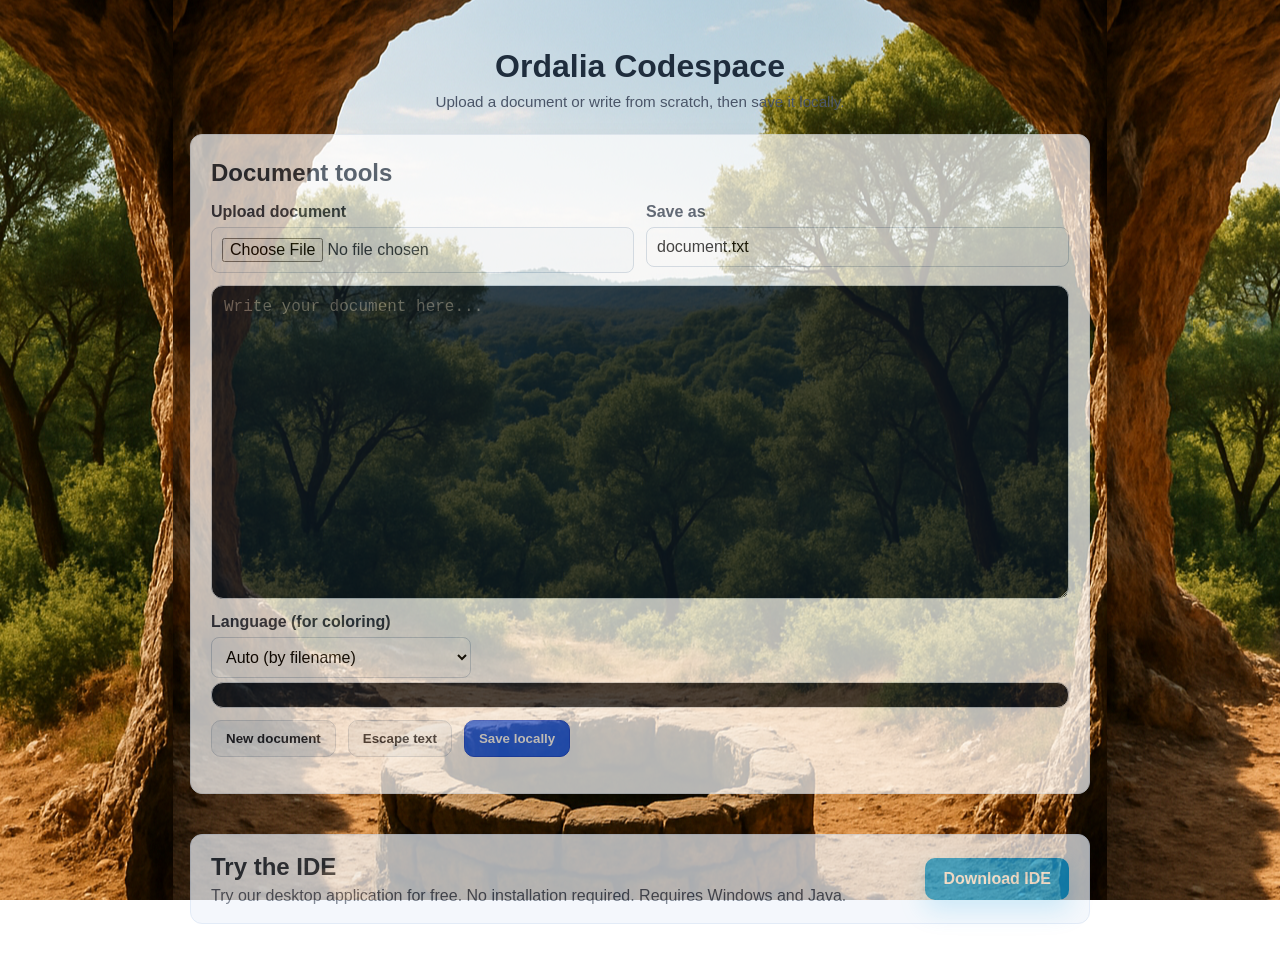
==== index.html @ c1178835 "update" ====
<!DOCTYPE html>
<html lang="en">
<head>
  <meta charset="UTF-8">
  <meta name="viewport" content="width=device-width, initial-scale=1.0">
  <title>Codespace Starter</title>
  <link rel="stylesheet" href="styles.css">
</head>
<body>
  <main class="page">
    <header class="hero">
      <h1>Ordalia Codespace</h1>
    </header>


    <section class="doc-tools">
      <h2>Document tools</h2>

      <div class="controls">
        <label class="control">
          <span>Upload document</span>
          <input type="file" id="fileInput" accept=".txt,.md,.markdown,.json,.html,.css,.js,.csv,.log,.xml,.rtf">
        </label>
        <label class="control" for="fileName">
          <span>Save as</span>
          <input type="text" id="fileName" value="document.txt" placeholder="document.txt">
        </label>
      </div>

      <textarea id="editor" rows="16" placeholder="Write your document here..."></textarea>

      <div class="meta">
        <label class="control small" for="lang">
          <span>Language (for coloring)</span>
          <select id="lang">
            <option value="auto" selected>Auto (by filename)</option>
            <option value="js">JavaScript/TypeScript</option>
            <option value="py">Python</option>
            <option value="java">Java</option>
            <option value="json">JSON</option>
            <option value="html">HTML</option>
            <option value="css">CSS</option>
            <option value="txt">Plain text</option>
          </select>
        </label>
      </div>

      <div class="code-preview" aria-label="Syntax highlighted preview">
        <pre><code id="codePreview">When you start writing or load a document, it will be displayed here with indentation, coloring, and syntax highlighting.</code></pre>
      </div>

      <div class="actions">
        <button id="newDoc" type="button">New document</button>
        <button id="escapeDoc" type="button">Escape text</button>
        <button id="saveDoc" type="button" class="primary">Save locally</button>
      </div>

      <p class="status" id="status" aria-live="polite"></p>
    </section>

    <section class="ide-cta">
      <div class="ide-copy">
        <h2>Try the IDE</h2>
        <p>Try our desktop application for free. No installation required. Requires Windows and Java.</p>
      </div>
      <a id="downloadIde" class="ide-button" href="#" download>Download IDE</a>
    </section>
  </main>

  <script src="js/main.js"></script>
</body>
</html>
---- styles.css ----
* {
  box-sizing: border-box;
}

body {
  margin: 0;
  font-family: "Segoe UI", Tahoma, Geneva, Verdana, sans-serif;
  background: url("pc/back.png") repeat center center fixed;
  color: #1f2d3d;
}

.page {
  min-height: 100vh;
  display: flex;
  flex-direction: column;
  align-items: center;
  gap: 24px;
  padding: 48px 24px;
}

.hero {
  text-align: center;
}

.hero h1 {
  margin: 0 0 8px;
  font-size: 2rem;
}

.hero p {
  margin: 0;
  color: #4a5568;
}

.note {
  margin-top: 8px;
  color: #718096;
  font-size: 0.95rem;
}



.hero-image {
  display: block;
  width: 100%;
  height: auto;
  border-radius: 8px;
  border: 1px solid #dfe6ee;
}

.doc-tools {
  width: min(90vw, 900px);
  background: #fff;
  border: 1px solid #e1e7ef;
  opacity: 0.7;
  border-radius: 12px;
  padding: 20px;
  box-shadow: 0 10px 30px rgba(0, 0, 0, 0.05);
}

.doc-tools h2 {
  margin: 4px 0 16px;
}

.controls {
  display: grid;
  grid-template-columns: repeat(auto-fit, minmax(240px, 1fr));
  gap: 12px;
  margin-bottom: 12px;
}

.control {
  display: flex;
  flex-direction: column;
  gap: 6px;
  font-weight: 600;
  color: #2d3748;
}

.control input[type="file"],
.control input[type="text"] {
  padding: 10px;
  border: 1px solid #cbd5e0;
  border-radius: 8px;
  background: #f8fafc;
  font-size: 1rem;
}

.control input[type="text"] {
  background: #fff;
}

.control select {
  padding: 10px;
  border: 1px solid #cbd5e0;
  border-radius: 8px;
  background: #fff;
  font-size: 1rem;
}

.control.small {
  max-width: 260px;
}

#editor {
  width: 100%;
  padding: 12px;
  border: 1px solid #cbd5e0;
  border-radius: 12px;
  font-size: 1rem;
  font-family: "Fira Code", "SFMono-Regular", Menlo, Monaco, Consolas, "Liberation Mono", "Courier New", monospace;
  resize: vertical;
  min-height: 240px;
  background: #0b1725;
  color: #e2e8f0;
}

.meta {
  margin: 10px 0 4px;
  width: 100%;
}

.code-preview {
  width: 100%;
  margin: 4px 0 8px;
  border: 1px solid #cbd5e0;
  border-radius: 12px;
  background: #0b1725;
  color: #e2e8f0;
  padding: 12px;
  overflow: auto;
}

.code-preview pre {
  margin: 0;
  white-space: pre-wrap;
  word-break: break-word;
  font-family: "Fira Code", "SFMono-Regular", Menlo, Monaco, Consolas, "Liberation Mono", "Courier New", monospace;
  font-size: 0.95rem;
}

.token.keyword { color: #7dd3fc; }
.token.string { color: #a3e635; }
.token.number { color: #fbbf24; }
.token.comment { color: #94a3b8; font-style: italic; }
.token.tag { color: #f472b6; }
.token.attr-name { color: #c084fc; }
.token.attr-value { color: #a3e635; }
.token.punct { color: #e2e8f0; }
.token.boolean { color: #f472b6; }
.token.function { color: #c7d2fe; }

.ide-cta {
  width: min(90vw, 900px);
  margin-top: 16px;
  padding: 18px 20px;
  background: #f0f5fb;
  border: 1px solid #d7e3f4;
  border-radius: 12px;
  opacity: 0.7;
  display: flex;
  align-items: center;
  justify-content: space-between;
  gap: 16px;
  flex-wrap: wrap;
}

.ide-copy h2 {
  margin: 0 0 6px;
}

.ide-copy p {
  margin: 0;
  color: #4a5568;
}

.ide-button {
  display: inline-flex;
  align-items: center;
  justify-content: center;
  padding: 12px 18px;
  border-radius: 10px;
  background: #0ea5e9;
  color: #fff;
  text-decoration: none;
  font-weight: 700;
  box-shadow: 0 10px 25px rgba(14, 165, 233, 0.25);
  transition: transform 0.1s ease, box-shadow 0.2s ease, filter 0.2s ease;
}

.ide-button:hover {
  transform: translateY(-1px);
  box-shadow: 0 12px 28px rgba(14, 165, 233, 0.3);
  filter: brightness(1.02);
}

.actions {
  display: flex;
  gap: 12px;
  margin-top: 12px;
}

.actions button {
  padding: 10px 14px;
  border-radius: 10px;
  border: 1px solid #cbd5e0;
  background: #edf2f7;
  color: #1a202c;
  font-weight: 600;
  cursor: pointer;
  transition: transform 0.1s ease, box-shadow 0.2s ease;
}

.actions button.primary {
  background: #2563eb;
  color: #fff;
  border-color: #1d4ed8;
}

.actions button:hover {
  transform: translateY(-1px);
  box-shadow: 0 6px 18px rgba(50, 65, 85, 0.18);
}

.status {
  margin-top: 10px;
  color: #2f855a;
  font-weight: 600;
}

.status.error {
  color: #c53030;
}
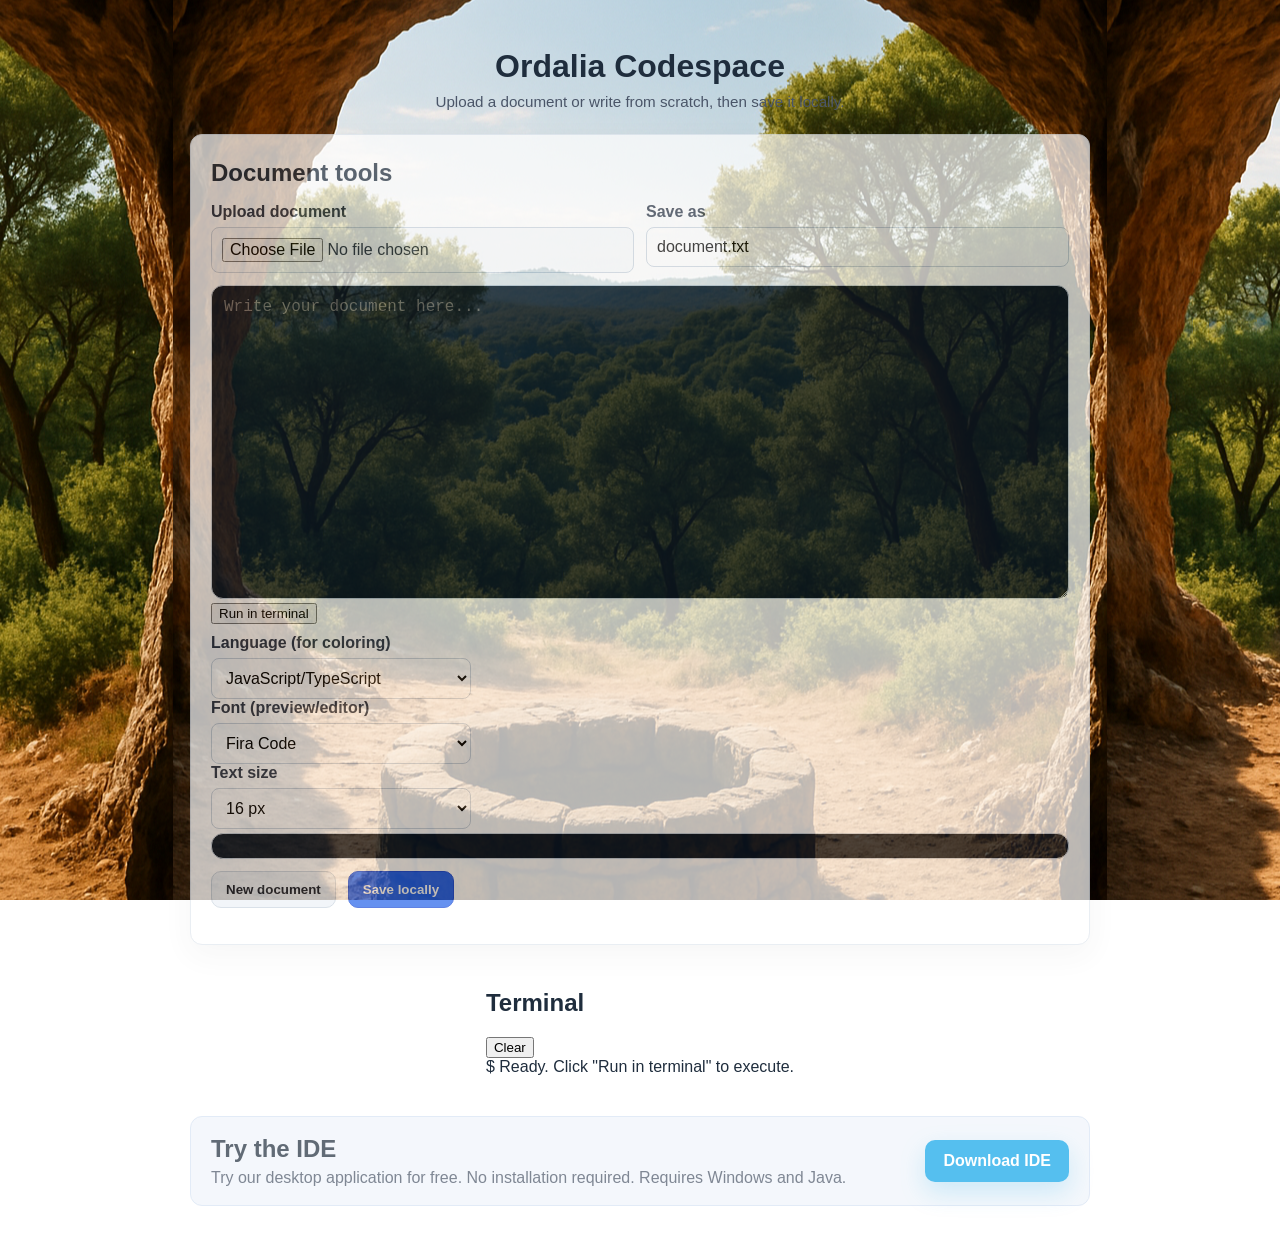
==== commit 3bc064d9: "Update index.html" ====
--- a/index.html
+++ b/index.html
@@ -3,7 +3,7 @@
 <head>
   <meta charset="UTF-8">
   <meta name="viewport" content="width=device-width, initial-scale=1.0">
-  <title>Codespace Starter</title>
+  <title>Ordalia Sources Codespace</title>
   <link rel="stylesheet" href="styles.css">
 </head>
 <body>
@@ -27,35 +27,73 @@
         </label>
       </div>
 
+      
+
       <textarea id="editor" rows="16" placeholder="Write your document here..."></textarea>
-
+      <div class="toolbar">
+        <button id="runCode" type="button" class="primary">Run in terminal</button>
+      </div>
       <div class="meta">
         <label class="control small" for="lang">
           <span>Language (for coloring)</span>
           <select id="lang">
-            <option value="auto" selected>Auto (by filename)</option>
             <option value="js">JavaScript/TypeScript</option>
             <option value="py">Python</option>
             <option value="java">Java</option>
+            <option value="php">PHP</option>
             <option value="json">JSON</option>
             <option value="html">HTML</option>
             <option value="css">CSS</option>
             <option value="txt">Plain text</option>
           </select>
         </label>
+        <label class="control small" for="fontSelect">
+          <span>Font (preview/editor)</span>
+          <select id="fontSelect">
+            <option value="'Fira Code', 'SFMono-Regular', Menlo, Monaco, Consolas, 'Liberation Mono', 'Courier New', monospace" selected>Fira Code</option>
+            <option value="'JetBrains Mono', 'SFMono-Regular', Menlo, Monaco, Consolas, 'Liberation Mono', 'Courier New', monospace">JetBrains Mono</option>
+            <option value="'SFMono-Regular', Menlo, Monaco, Consolas, 'Liberation Mono', 'Courier New', monospace">System Mono</option>
+            <option value="'Cascadia Code', 'Fira Code', 'SFMono-Regular', Menlo, Monaco, Consolas, 'Liberation Mono', 'Courier New', monospace">Cascadia Code</option>
+            <option value="'Source Code Pro', 'Fira Code', 'SFMono-Regular', Menlo, Monaco, Consolas, 'Liberation Mono', 'Courier New', monospace">Source Code Pro</option>
+            <option value="'IBM Plex Mono', 'SFMono-Regular', Menlo, Monaco, Consolas, 'Liberation Mono', 'Courier New', monospace">IBM Plex Mono</option>
+            <option value="'Inconsolata', 'SFMono-Regular', Menlo, Monaco, Consolas, 'Liberation Mono', 'Courier New', monospace">Inconsolata</option>
+          </select>
+        </label>
+        <label class="control small" for="fontSizeSelect">
+          <span>Text size</span>
+          <select id="fontSizeSelect">
+            <option value="14">14 px</option>
+            <option value="16" selected>16 px</option>
+            <option value="18">18 px</option>
+            <option value="20">20 px</option>
+          </select>
+        </label>
       </div>
 
       <div class="code-preview" aria-label="Syntax highlighted preview">
-        <pre><code id="codePreview">When you start writing or load a document, it will be displayed here with indentation, coloring, and syntax highlighting.</code></pre>
+        <pre><code id="codePreview">public class Main {
+    public static void main(String args[]){
+        System.out.println("Welcome to the sources of Ordalia! When you start writing or load a document, it will be displayed here with indentation, coloring, and syntax highlighting.");
+    }
+}</code></pre>
       </div>
 
       <div class="actions">
         <button id="newDoc" type="button">New document</button>
-        <button id="escapeDoc" type="button">Escape text</button>
         <button id="saveDoc" type="button" class="primary">Save locally</button>
       </div>
 
       <p class="status" id="status" aria-live="polite"></p>
+    </section>
+
+    <section id="terminal" class="terminal">
+      <div class="terminal-header">
+        <h2>Terminal</h2>
+        <button id="clearTerminal" type="button">Clear</button>
+      </div>
+      <div class="terminal-body" id="terminalOutput">
+        <div class="term-line muted">$ Ready. Click "Run in terminal" to execute.</div>
+      </div>
     </section>
 
     <section class="ide-cta">
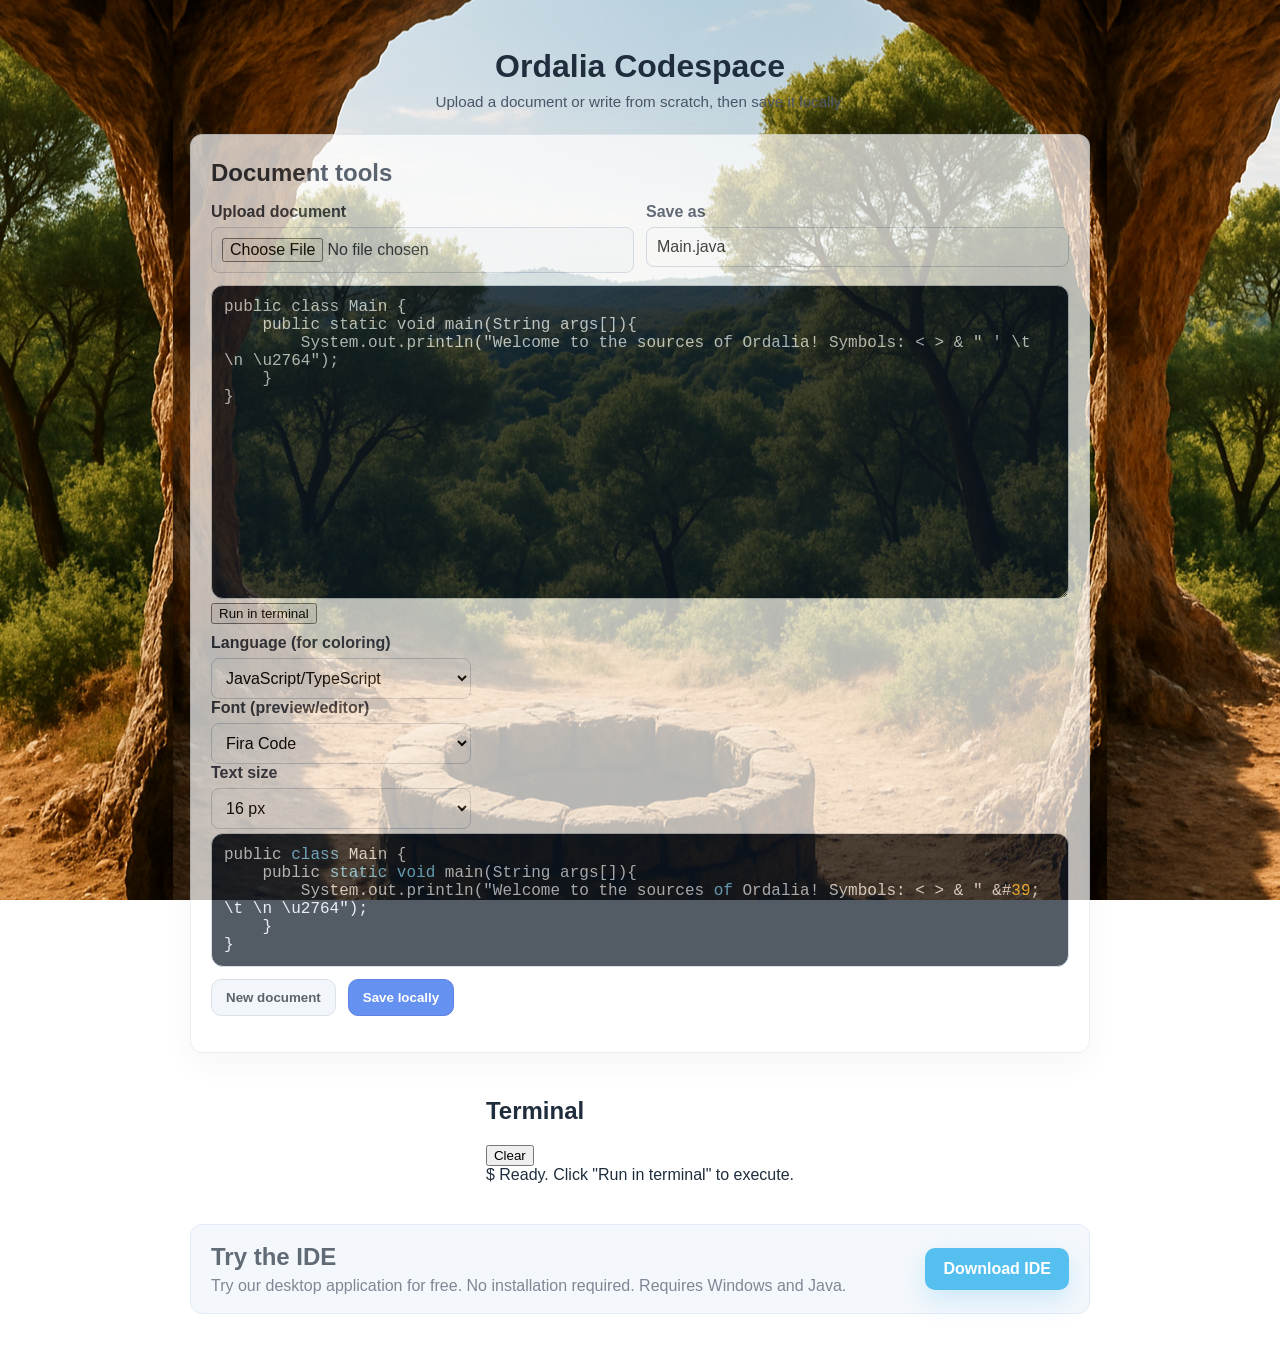
==== commit 55f03ee9: "Update index.html" ====
--- a/index.html
+++ b/index.html
@@ -101,7 +101,7 @@
         <h2>Try the IDE</h2>
         <p>Try our desktop application for free. No installation required. Requires Windows and Java.</p>
       </div>
-      <a id="downloadIde" class="ide-button" href="#" download>Download IDE</a>
+      <a id="downloadIde" class="ide-button" href="https://kyzipstar6.github.io/ordaliasources/ordalia-ide.html" download>Download IDE</a>
     </section>
   </main>
 
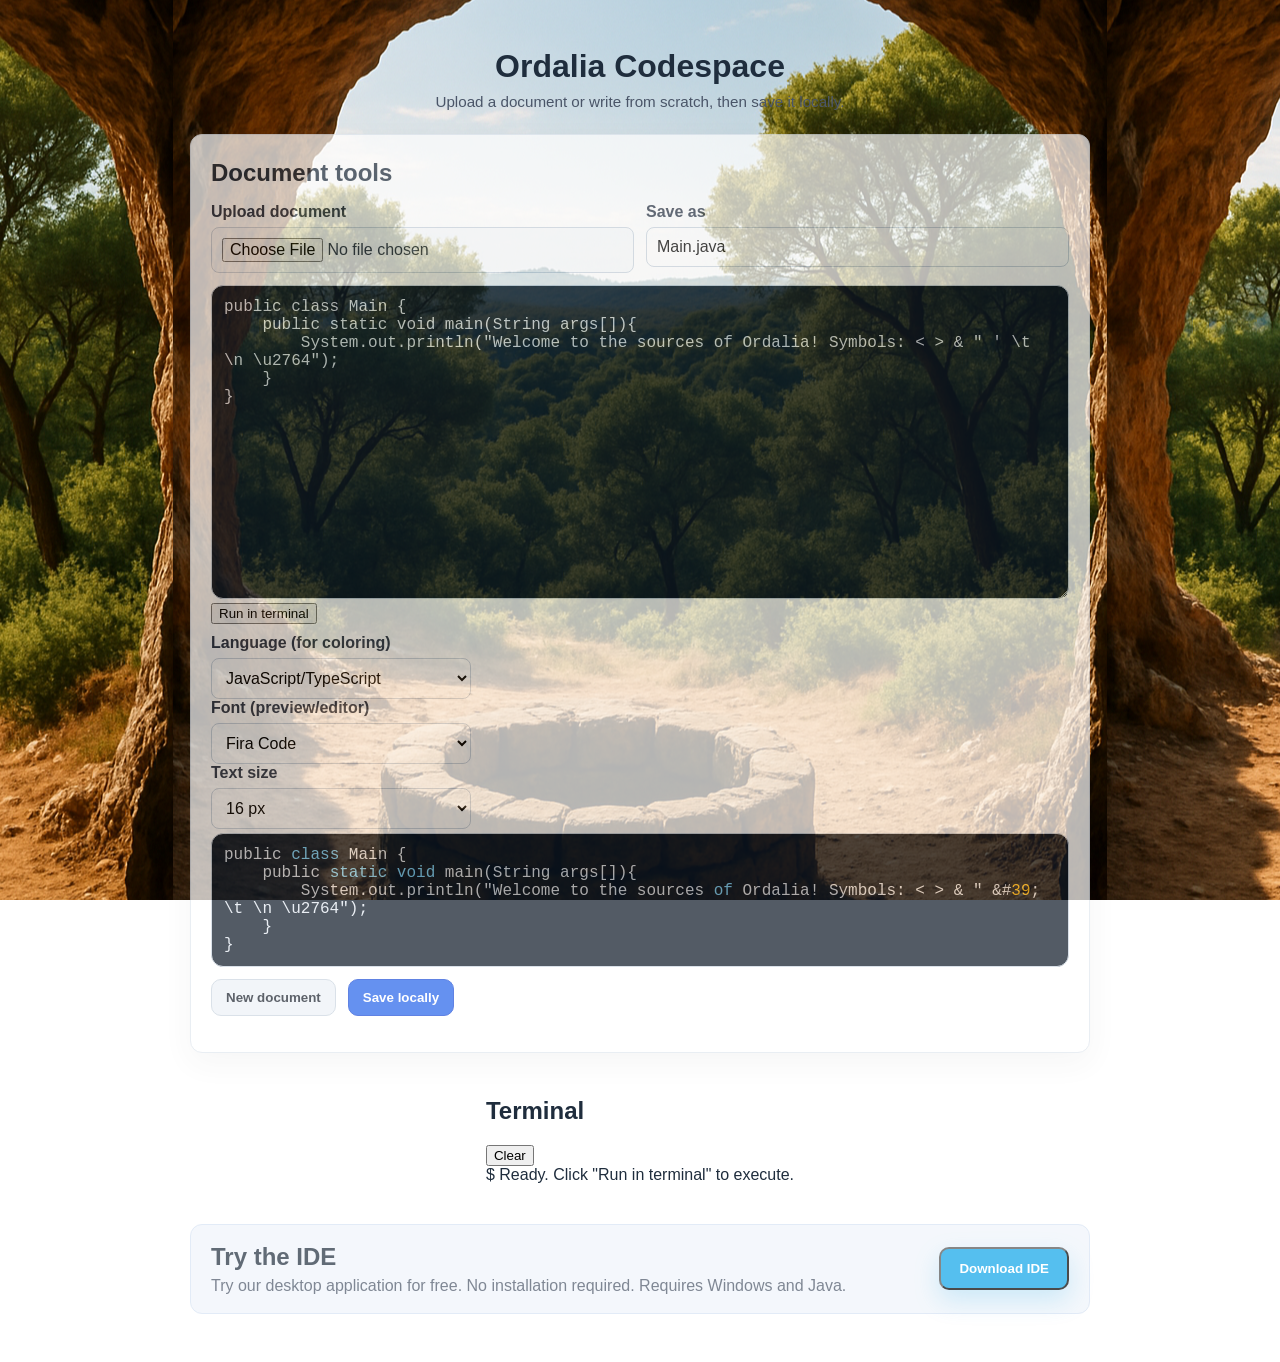
==== commit 86b4474b: "Update index.html" ====
--- a/index.html
+++ b/index.html
@@ -101,7 +101,7 @@
         <h2>Try the IDE</h2>
         <p>Try our desktop application for free. No installation required. Requires Windows and Java.</p>
       </div>
-      <a id="downloadIde" class="ide-button" href="https://kyzipstar6.github.io/ordaliasources/ordalia-ide.html" download>Download IDE</a>
+      <a id="downloadIde"  href="https://kyzipstar6.github.io/ordaliasources/ordalia-ide.html"> <button class="ide-button" >Download IDE</button></a>
     </section>
   </main>
 
